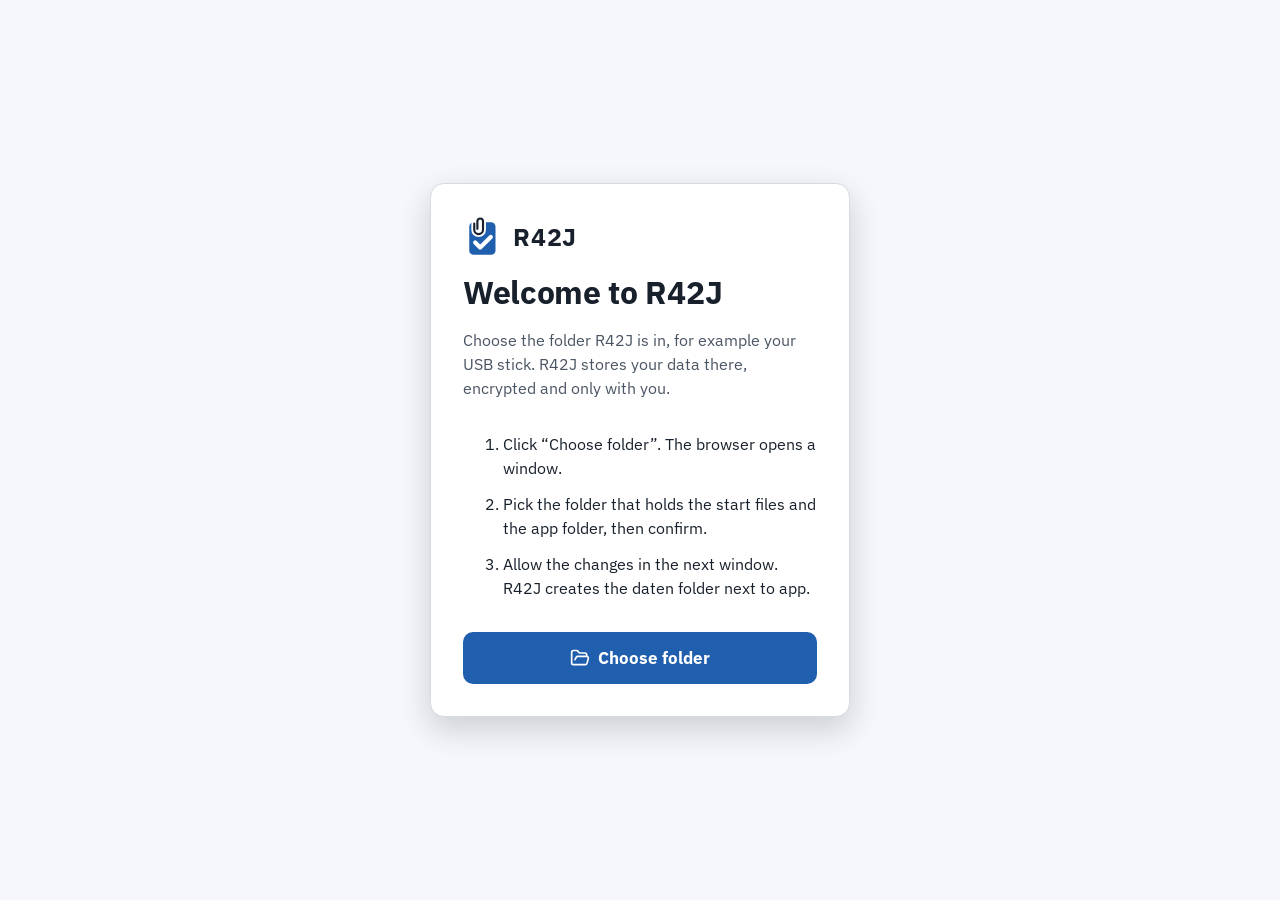
==== app/index.html @ 02ac037b "M9: Feinschliff für Release 1.0 Update-Prüfung nur nach Einwilligung mit Anleitung, Release-ZIP und " ====
<!doctype html>
<html lang="de">
<head>
<meta charset="utf-8">
<meta http-equiv="Content-Security-Policy" content="default-src 'self'; script-src 'self'; style-src 'self' 'unsafe-inline'; img-src 'self' data: blob:; font-src 'self'; connect-src https://api.github.com; frame-src blob:; object-src 'none'; form-action 'none'; base-uri 'none'">
<meta name="viewport" content="width=device-width, initial-scale=1">
<title>R42J</title>
<link rel="icon" type="image/svg+xml" href="img/r42j-symbol-klein.svg" media="(prefers-color-scheme: light)">
<link rel="icon" type="image/svg+xml" href="img/r42j-symbol-klein-dunkel.svg" media="(prefers-color-scheme: dark)">
<link rel="stylesheet" href="css/tokens.css">
<link rel="stylesheet" href="css/components.css">
<link rel="stylesheet" href="css/base.css">
</head>
<body>
<div id="app"></div>
<div id="rj-live" class="rj-sr-only" aria-live="polite"></div>
<noscript><p>R42J needs JavaScript. R42J braucht JavaScript.</p></noscript>

<script src="version.js"></script>
<script src="lib/preact.umd.js"></script>
<script src="lib/hooks.umd.js"></script>
<script src="lib/htm.umd.js"></script>
<script src="lib/minisearch.umd.js"></script>
<script src="lib/pdf-lib.min.js"></script>
<script src="lib/marked.umd.js"></script>
<script src="lib/purify.min.js"></script>
<script src="js/ui/r42j-bundle.js"></script>
<script src="i18n/de.js"></script>
<script src="i18n/en.js"></script>

<script src="js/core/browser-check.js"></script>
<script src="js/core/store.js"></script>
<script src="js/core/i18n.js"></script>
<script src="js/core/darstellung.js"></script>
<script src="js/core/router.js"></script>
<script src="js/core/fs.js"></script>
<script src="js/core/krypto.js"></script>
<script src="js/core/migrations.js"></script>
<script src="js/core/profile.js"></script>
<script src="js/core/backup.js"></script>
<script src="js/core/tresor.js"></script>
<script src="js/core/stammdaten.js"></script>
<script src="js/core/eingabemaske.js"></script>
<script src="js/core/anlagen.js"></script>
<script src="js/core/termine.js"></script>
<script src="js/core/suche.js"></script>
<script src="js/core/ki.js"></script>
<script src="js/core/fragen.js"></script>
<script src="js/core/ki-interview.js"></script>
<script src="js/core/pdf.js"></script>
<script src="templates/cv.js"></script>
<script src="js/core/lebenslauf.js"></script>
<script src="templates/skills.js"></script>
<script src="js/core/keywords.js"></script>
<script src="templates/bausteine.js"></script>
<script src="templates/anschreiben.js"></script>
<script src="js/core/anschreiben.js"></script>
<script src="js/core/anlagen-pdf.js"></script>
<script src="js/core/eml.js"></script>
<script src="js/core/bewerbungen.js"></script>
<script src="js/core/vergleich.js"></script>
<script src="js/core/wissen.js"></script>
<script src="js/core/statistik.js"></script>
<script src="js/core/update.js"></script>
<script src="js/core/sperre.js"></script>
<script src="js/core/ablauf.js"></script>

<script src="js/ui/html.js"></script>
<script src="js/ui/Icon.js"></script>
<script src="js/ui/StatusBadge.js"></script>
<script src="js/ui/Logo.js"></script>
<script src="js/ui/Button.js"></script>
<script src="js/ui/IconButton.js"></script>
<script src="js/ui/EmptyState.js"></script>
<script src="js/ui/Feld.js"></script>
<script src="js/ui/TextField.js"></script>
<script src="js/ui/ZahlFeld.js"></script>
<script src="js/ui/Textarea.js"></script>
<script src="js/ui/Dropdown.js"></script>
<script src="js/ui/Select.js"></script>
<script src="js/ui/Checkbox.js"></script>
<script src="js/ui/Radio.js"></script>
<script src="js/ui/Switch.js"></script>
<script src="js/ui/SegmentedControl.js"></script>
<script src="js/ui/SearchField.js"></script>
<script src="js/ui/DatePicker.js"></script>
<script src="js/ui/DataTable.js"></script>
<script src="js/ui/Bildschirm.js"></script>
<script src="js/ui/Alert.js"></script>
<script src="js/ui/Dialog.js"></script>
<script src="js/ui/ProgressBar.js"></script>
<script src="js/ui/Slider.js"></script>
<script src="js/ui/ScoreList.js"></script>
<script src="js/ui/StatTile.js"></script>
<script src="js/ui/BarChart.js"></script>
<script src="js/ui/ComparisonTable.js"></script>
<script src="js/ui/Checklist.js"></script>
<script src="js/ui/ReminderCard.js"></script>
<script src="js/ui/StatusTimeline.js"></script>
<script src="js/ui/ApplicationCard.js"></script>
<script src="js/ui/Toaster.js"></script>
<script src="js/ui/Stepper.js"></script>
<script src="js/ui/PasswordField.js"></script>
<script src="js/ui/SchluesselBlatt.js"></script>
<script src="js/ui/Tabs.js"></script>
<script src="js/ui/BilingualField.js"></script>
<script src="js/ui/TagInput.js"></script>
<script src="js/ui/MonatsFeld.js"></script>
<script src="js/ui/AusrichtungenWahl.js"></script>
<script src="js/ui/FileDrop.js"></script>
<script src="js/ui/FileItem.js"></script>
<script src="js/ui/FilePreview.js"></script>
<script src="js/ui/CopyButton.js"></script>
<script src="js/ui/PromptPanel.js"></script>
<script src="js/ui/ImportPreview.js"></script>
<script src="js/ui/KeywordMatch.js"></script>
<script src="js/ui/SizeMeter.js"></script>
<script src="js/ui/CopyFieldList.js"></script>
<script src="js/ui/SortableFileList.js"></script>
<script src="js/ui/Flashcard.js"></script>
<script src="js/ui/Quiz.js"></script>
<script src="js/ui/Timer.js"></script>
<script src="js/ui/CommandPalette.js"></script>
<script src="js/ui/AppShell.js"></script>

<script src="js/modules/hinweis.js"></script>
<script src="js/modules/ordner.js"></script>
<script src="js/modules/profile.js"></script>
<script src="js/modules/sperre.js"></script>
<script src="js/modules/einstellungen-tresor.js"></script>
<script src="js/modules/einstellungen.js"></script>
<script src="js/modules/ki-import.js"></script>
<script src="js/modules/ki-interview.js"></script>
<script src="js/modules/stammdaten-liste.js"></script>
<script src="js/modules/stammdaten-persoenlich.js"></script>
<script src="js/modules/stammdaten.js"></script>
<script src="js/modules/anlagen.js"></script>
<script src="js/modules/lebenslauf.js"></script>
<script src="js/modules/bewerbung-stelle.js"></script>
<script src="js/modules/bewerbung-anschreiben.js"></script>
<script src="js/modules/bewerbung-anlagen.js"></script>
<script src="js/modules/bewerbung-versand.js"></script>
<script src="js/modules/bewerbung-termine.js"></script>
<script src="js/modules/bewerbung-details.js"></script>
<script src="js/modules/bewerbungen.js"></script>
<script src="js/modules/uebersicht.js"></script>
<script src="js/modules/vergleich-angebot.js"></script>
<script src="js/modules/vergleich.js"></script>
<script src="js/modules/vorbereitung-sitzung.js"></script>
<script src="js/modules/vorbereitung-kataloge.js"></script>
<script src="js/modules/vorbereitung-star.js"></script>
<script src="js/modules/vorbereitung-unternehmen.js"></script>
<script src="js/modules/vorbereitung.js"></script>
<script src="js/modules/wissen.js"></script>
<script src="js/modules/checklisten.js"></script>
<script src="js/modules/statistik.js"></script>
<script src="js/modules/onboarding.js"></script>
<script src="js/modules/komponenten.js"></script>
<script src="fragen/allgemeinwissen-de.js"></script>
<script src="fragen/allgemeinwissen-en.js"></script>
<script src="fragen/mathe-de.js"></script>
<script src="fragen/mathe-en.js"></script>
<script src="fragen/logik-de.js"></script>
<script src="fragen/logik-en.js"></script>
<script src="fragen/deutsch-de.js"></script>
<script src="fragen/deutsch-en.js"></script>
<script src="fragen/englisch-de.js"></script>
<script src="fragen/englisch-en.js"></script>
<script src="fragen/interview-de.js"></script>
<script src="fragen/interview-en.js"></script>
<script src="wissen-default/de.js"></script>
<script src="wissen-default/en.js"></script>
<script src="js/main.js"></script>
</body>
</html>
---- app/css/tokens.css ----
/* R42J — generated from tokens.json */
@font-face {
  font-family: "IBM Plex Sans";
  src: url("../fonts/IBMPlexSans-Regular.woff2") format("woff2");
  font-weight: 400;
  font-style: normal;
  font-display: swap;
}
@font-face {
  font-family: "IBM Plex Sans";
  src: url("../fonts/IBMPlexSans-Italic.woff2") format("woff2");
  font-weight: 400;
  font-style: italic;
  font-display: swap;
}
@font-face {
  font-family: "IBM Plex Sans";
  src: url("../fonts/IBMPlexSans-Bold.woff2") format("woff2");
  font-weight: 700;
  font-style: normal;
  font-display: swap;
}
@font-face {
  font-family: "IBM Plex Sans";
  src: url("../fonts/IBMPlexSans-BoldItalic.woff2") format("woff2");
  font-weight: 700;
  font-style: italic;
  font-display: swap;
}

:root {
  --font-sans: "IBM Plex Sans", "Segoe UI", system-ui, sans-serif;
  --space-1: 4px;
  --space-2: 8px;
  --space-3: 12px;
  --space-4: 16px;
  --space-5: 20px;
  --space-6: 24px;
  --space-8: 32px;
  --space-12: 48px;
  --space-16: 64px;
  --radius-sm: 6px;
  --radius-md: 10px;
  --radius-lg: 14px;
  --radius-pill: 999px;
  --size-control: 44px;
  --size-control-lg: 52px;
  --size-icon: 20px;
  --size-sidebar: 248px;
  --size-content: 1120px;
  --size-prose: 68ch;
  --z-dialog: 40;
  --z-palette: 45;
  --z-toast: 50;
}

:root, [data-theme="light"] {
  --surface: #f5f7fa;
  --surface-raised: #ffffff;
  --surface-sunken: #eaeef3;
  --line: #d5dbe3;
  --line-strong: #76808e;
  --ink: #17202b;
  --ink-muted: #4a5563;
  --focus: #174a88;
  --overlay: rgba(16,21,27,0.48);
  --accent: var(--blau-accent);
  --accent-strong: var(--blau-accent-strong);
  --accent-soft: var(--blau-accent-soft);
  --on-accent: var(--blau-on-accent);
  --blau-accent: #1f5fae;
  --blau-accent-strong: #174a88;
  --blau-accent-soft: #e3edf9;
  --blau-on-accent: #ffffff;
  --petrol-accent: #0e6870;
  --petrol-accent-strong: #0a5157;
  --petrol-accent-soft: #ddf0f1;
  --petrol-on-accent: #ffffff;
  --gruen-accent: #2a6a3b;
  --gruen-accent-strong: #1f522d;
  --gruen-accent-soft: #e1f1e5;
  --gruen-on-accent: #ffffff;
  --violett-accent: #5847a6;
  --violett-accent-strong: #463887;
  --violett-accent-soft: #ebe8f8;
  --violett-on-accent: #ffffff;
  --graphit-accent: #3b4552;
  --graphit-accent-strong: #2a323c;
  --graphit-accent-soft: #e6e9ed;
  --graphit-on-accent: #ffffff;
  --success: #1c6a39;
  --success-soft: #e1f2e6;
  --danger: #a5321f;
  --danger-soft: #fbe5e0;
  --warning: #875200;
  --warning-soft: #fcefd8;
  --info: #1f5fae;
  --info-soft: #e3edf9;
  --progress: #0e6870;
  --progress-soft: #ddf0f1;
  --neutral: #4a5563;
  --neutral-soft: #eaeef3;
  --on-danger: #ffffff;
  --shadow-1: 0 1px 2px rgba(16,21,27,0.08), 0 1px 1px rgba(16,21,27,0.04);
  --shadow-2: 0 12px 32px rgba(16,21,27,0.18);
}

[data-theme="dark"] {
  --surface: #10151b;
  --surface-raised: #19212a;
  --surface-sunken: #0a0e12;
  --line: #2b3540;
  --line-strong: #7e8a98;
  --ink: #eef1f5;
  --ink-muted: #a9b4c0;
  --focus: #a8cbf5;
  --overlay: rgba(0,0,0,0.64);
  --accent: var(--blau-accent);
  --accent-strong: var(--blau-accent-strong);
  --accent-soft: var(--blau-accent-soft);
  --on-accent: var(--blau-on-accent);
  --blau-accent: #7fb0ec;
  --blau-accent-strong: #a3c7f2;
  --blau-accent-soft: #172638;
  --blau-on-accent: #0b1622;
  --petrol-accent: #62c3ca;
  --petrol-accent-strong: #8ad5da;
  --petrol-accent-soft: #112a2c;
  --petrol-on-accent: #061416;
  --gruen-accent: #82cd96;
  --gruen-accent-strong: #a5dcb3;
  --gruen-accent-soft: #152a1b;
  --gruen-on-accent: #08160c;
  --violett-accent: #b3a8ef;
  --violett-accent-strong: #cbc3f5;
  --violett-accent-soft: #241f3d;
  --violett-on-accent: #120e24;
  --graphit-accent: #c3cbd5;
  --graphit-accent-strong: #dde2e8;
  --graphit-accent-soft: #252c35;
  --graphit-on-accent: #10151b;
  --success: #88d6a1;
  --success-soft: #15291c;
  --danger: #ffa18c;
  --danger-soft: #3a1a13;
  --warning: #f2c26c;
  --warning-soft: #33260d;
  --info: #8dbbf0;
  --info-soft: #16263a;
  --progress: #7fd3d9;
  --progress-soft: #122a2c;
  --neutral: #b4bec9;
  --neutral-soft: #222a33;
  --on-danger: #1a0905;
  --shadow-1: 0 1px 2px rgba(0,0,0,0.5);
  --shadow-2: 0 12px 32px rgba(0,0,0,0.6);
}
---- app/css/components.css ----
/* R42J – Komponenten. Wird nach tokens.css geladen. Präfix rj- */

/* ---------- Grundlagen ---------- */
*, *::before, *::after { box-sizing: border-box; }
html[data-font="gross"] { font-size: 115%; }
html[data-font="sehr-gross"] { font-size: 130%; }

[data-scheme="petrol"]  { --accent: var(--petrol-accent);  --accent-strong: var(--petrol-accent-strong);  --accent-soft: var(--petrol-accent-soft);  --on-accent: var(--petrol-on-accent); }
[data-scheme="gruen"]   { --accent: var(--gruen-accent);   --accent-strong: var(--gruen-accent-strong);   --accent-soft: var(--gruen-accent-soft);   --on-accent: var(--gruen-on-accent); }
[data-scheme="violett"] { --accent: var(--violett-accent); --accent-strong: var(--violett-accent-strong); --accent-soft: var(--violett-accent-soft); --on-accent: var(--violett-on-accent); }
[data-scheme="graphit"] { --accent: var(--graphit-accent); --accent-strong: var(--graphit-accent-strong); --accent-soft: var(--graphit-accent-soft); --on-accent: var(--graphit-on-accent); }

body { margin: 0; font-family: var(--font-sans); font-size: 1rem; line-height: 1.5rem; background: var(--surface); color: var(--ink); -webkit-font-smoothing: antialiased; }
h1, h2, h3, p { margin: 0; }
.display { font-size: 2rem; line-height: 2.5rem; font-weight: 700; letter-spacing: -.01em; }
.h1 { font-size: 1.625rem; line-height: 2.125rem; font-weight: 700; }
.h2 { font-size: 1.3125rem; line-height: 1.75rem; font-weight: 700; }
.h3 { font-size: 1.125rem; line-height: 1.625rem; font-weight: 700; }
:focus-visible { outline: 3px solid var(--focus); outline-offset: 2px; }
::selection { background: var(--accent-soft); color: var(--ink); }
.rj-sr-only { position: absolute; width: 1px; height: 1px; padding: 0; margin: -1px; overflow: hidden; clip: rect(0 0 0 0); white-space: nowrap; border: 0; }
.rj-icon { width: var(--size-icon); height: var(--size-icon); flex: none; display: inline-block; vertical-align: middle; }
.rj-muted { color: var(--ink-muted); }
.rj-num { font-variant-numeric: tabular-nums; }
.rj-link { color: var(--accent); text-decoration: underline; text-underline-offset: 3px; font-weight: 700; }
.rj-link:hover { color: var(--accent-strong); }
.rj-link--solo { display: inline-flex; align-items: center; min-height: 44px; }

/* Vorschau-Hilfen */
.rj-preview { padding: var(--space-6); display: flex; flex-direction: column; gap: var(--space-4); }
.rj-row { display: flex; flex-wrap: wrap; gap: var(--space-3); align-items: center; }
.rj-stack { display: flex; flex-direction: column; gap: var(--space-3); }
.rj-grid-2 { display: grid; grid-template-columns: repeat(auto-fit, minmax(240px, 1fr)); gap: var(--space-4); }

@media (prefers-reduced-motion: reduce) { *, *::before, *::after { animation: none !important; transition: none !important; } }

/* ---------- Aktionen ---------- */
.rj-btn { display: inline-flex; align-items: center; justify-content: center; gap: var(--space-2); min-height: var(--size-control); padding: 0 var(--space-5); border: 2px solid transparent; border-radius: var(--radius-md); font: 700 1rem/1.25rem var(--font-sans); cursor: pointer; text-decoration: none; transition: background-color .15s, border-color .15s, color .15s; white-space: nowrap; }
.rj-btn--primary { background: var(--accent); color: var(--on-accent); }
.rj-btn--primary:hover { background: var(--accent-strong); }
.rj-btn--secondary { background: var(--surface-raised); color: var(--ink); border-color: var(--line-strong); }
.rj-btn--secondary:hover { background: var(--surface-sunken); }
.rj-btn--ghost { background: transparent; color: var(--accent); }
.rj-btn--ghost:hover { background: var(--accent-soft); }
.rj-btn--danger { background: var(--danger); color: var(--on-danger); }
.rj-btn--danger-quiet { background: transparent; color: var(--danger); border-color: var(--danger); }
.rj-btn--danger-quiet:hover { background: var(--danger-soft); }
.rj-btn--lg { min-height: var(--size-control-lg); padding: 0 var(--space-6); font-size: 1.0625rem; }
.rj-btn--block { width: 100%; }
.rj-btn:disabled, .rj-btn[aria-disabled="true"] { background: var(--surface-sunken); color: var(--ink-muted); border-color: var(--line); cursor: not-allowed; }
.rj-btn[aria-busy="true"] { cursor: progress; }

.rj-iconbtn { display: inline-flex; align-items: center; justify-content: center; width: var(--size-control); height: var(--size-control); border: 0; border-radius: var(--radius-md); background: transparent; color: var(--ink-muted); cursor: pointer; }
.rj-iconbtn:hover { background: var(--surface-sunken); color: var(--ink); }
.rj-iconbtn--danger:hover { background: var(--danger-soft); color: var(--danger); }

.rj-copy[data-copied="true"] { border-color: var(--success); color: var(--success); background: var(--success-soft); }

.rj-seg { display: inline-flex; align-self: flex-start; padding: 3px; gap: 3px; border: 2px solid var(--line-strong); border-radius: var(--radius-md); background: var(--surface-raised); }
.rj-seg button { position: relative; min-height: 36px; min-width: 44px; padding: 0 var(--space-4); border: 0; border-radius: 7px; background: transparent; color: var(--ink); font: 700 .9375rem/1.25rem var(--font-sans); cursor: pointer; }
.rj-seg button::after { content: ""; position: absolute; inset: -4px 0; }
.rj-seg button:hover { background: var(--surface-sunken); }
.rj-seg button[aria-pressed="true"] { background: var(--accent); color: var(--on-accent); }

/* ---------- Formulare ---------- */
.rj-field { display: flex; flex-direction: column; gap: var(--space-1); min-width: 0; }
.rj-label { font: 700 .9375rem/1.25rem var(--font-sans); color: var(--ink); display: flex; align-items: center; gap: var(--space-2); flex-wrap: wrap; }
.rj-label .rj-req { font-weight: 400; font-size: .8125rem; color: var(--ink-muted); }
.rj-hint { font-size: .875rem; line-height: 1.25rem; color: var(--ink-muted); }
.rj-error { font-size: .875rem; line-height: 1.25rem; color: var(--danger); display: flex; gap: var(--space-1); align-items: flex-start; font-weight: 700; }
.rj-error .rj-icon { width: 18px; height: 18px; margin-top: 1px; }
.rj-input, .rj-select, .rj-textarea { width: 100%; min-height: var(--size-control); padding: 0 var(--space-3); border: 2px solid var(--line-strong); border-radius: var(--radius-md); background: var(--surface-raised); color: var(--ink); font: 400 1rem/1.5rem var(--font-sans); }
.rj-input::placeholder, .rj-textarea::placeholder { color: var(--ink-muted); }
.rj-input:focus-visible, .rj-select:focus-visible, .rj-textarea:focus-visible { border-color: var(--accent); }
.rj-input[aria-invalid="true"], .rj-textarea[aria-invalid="true"] { border-color: var(--danger); }
.rj-input:disabled, .rj-textarea:disabled, .rj-select:disabled { background: var(--surface-sunken); color: var(--ink-muted); }
.rj-input[readonly], .rj-textarea[readonly] { background: var(--surface-sunken); }
.rj-textarea { padding: var(--space-3); min-height: 132px; resize: vertical; }
.rj-counter { font-size: .8125rem; color: var(--ink-muted); text-align: right; }
.rj-select-wrap { position: relative; }
.rj-select { appearance: none; padding-right: 44px; cursor: pointer; }
.rj-select-wrap > .rj-icon { position: absolute; right: 12px; top: 50%; transform: translateY(-50%); pointer-events: none; color: var(--ink-muted); }
.rj-input-wrap { position: relative; display: flex; align-items: center; }
.rj-input-wrap > .rj-icon:first-child { position: absolute; left: 12px; color: var(--ink-muted); pointer-events: none; }
.rj-input-wrap > .rj-icon:first-child + .rj-input { padding-left: 42px; }
.rj-input-wrap > .rj-kbd { position: absolute; right: 10px; }
.rj-input--knopf { padding-right: 48px; }
.rj-input--kbd { padding-right: 76px; }
/* Knopf im Feld: sichtbar innerhalb des Rahmens, Klickfläche bleibt über ::after 44 × 44 px. */
.rj-input-wrap > .rj-iconbtn, .rj-date .rj-date__btn { position: absolute; right: 4px; width: calc(var(--size-control) - 8px); height: calc(var(--size-control) - 8px); }
.rj-input-wrap > .rj-iconbtn::after, .rj-date .rj-date__btn::after { content: ""; position: absolute; inset: -4px; }

.rj-check { display: flex; align-items: flex-start; gap: var(--space-3); min-height: var(--size-control); padding: 10px 0; cursor: pointer; }
.rj-check input { width: 22px; height: 22px; margin: 1px 0 0; accent-color: var(--accent); flex: none; cursor: pointer; }
.rj-check small { display: block; color: var(--ink-muted); font-size: .875rem; line-height: 1.25rem; }
.rj-fieldset { border: 0; padding: 0; margin: 0; display: flex; flex-direction: column; }
.rj-fieldset legend { font: 700 .9375rem/1.25rem var(--font-sans); padding: 0; margin-bottom: var(--space-1); }

.rj-switch { display: inline-flex; max-width: 100%; align-items: center; gap: var(--space-3); min-height: var(--size-control); border: 0; background: none; padding: 0; color: var(--ink); font: 400 1rem/1.5rem var(--font-sans); cursor: pointer; text-align: left; }
.rj-switch__track { width: 48px; height: 28px; border-radius: var(--radius-pill); background: var(--surface-raised); border: 2px solid var(--line-strong); position: relative; flex: none; transition: background-color .15s; }
.rj-switch__track::after { content: ""; position: absolute; top: 3px; left: 3px; width: 18px; height: 18px; border-radius: 50%; background: var(--line-strong); transition: transform .15s; }
.rj-switch[aria-checked="true"] .rj-switch__track { background: var(--accent); border-color: var(--accent); }
.rj-switch[aria-checked="true"] .rj-switch__track::after { transform: translateX(20px); background: var(--on-accent); }
.rj-switch__state { font-size: .875rem; color: var(--ink-muted); min-width: 2.5em; }
.rj-switch > span:nth-child(2) { min-width: 0; overflow-wrap: anywhere; }

.rj-langtabs { display: inline-flex; gap: 2px; margin-left: auto; }
.rj-langtabs button { min-height: 32px; min-width: 44px; border: 2px solid var(--line-strong); background: var(--surface-raised); color: var(--ink); font: 700 .8125rem/1 var(--font-sans); cursor: pointer; display: inline-flex; align-items: center; justify-content: center; gap: 4px; }
.rj-langtabs button:first-child { border-radius: var(--radius-sm) 0 0 var(--radius-sm); }
.rj-langtabs button:last-child { border-radius: 0 var(--radius-sm) var(--radius-sm) 0; }
.rj-langtabs button[aria-selected="true"] { background: var(--accent); border-color: var(--accent); color: var(--on-accent); }
.rj-langtabs .rj-dot { width: 8px; height: 8px; border-radius: 50%; background: var(--warning); }

.rj-chip { display: inline-flex; align-items: center; gap: var(--space-1); min-height: 32px; padding: 0 var(--space-3); border-radius: var(--radius-sm); border: 1px solid var(--line-strong); background: var(--surface-sunken); color: var(--ink); font: 400 .875rem/1.25rem var(--font-sans); }
.rj-chip .rj-icon { width: 16px; height: 16px; }
.rj-chip button { display: inline-flex; align-items: center; justify-content: center; width: 24px; height: 24px; margin-right: -6px; border: 0; border-radius: 4px; background: transparent; color: inherit; cursor: pointer; }
.rj-chip button:hover { background: var(--line); }
.rj-chip--selected { background: var(--accent-soft); border-color: var(--accent); color: var(--accent); font-weight: 700; }
.rj-chip button.rj-chip__add { width: auto; margin-right: 0; padding: 0 var(--space-1); gap: var(--space-1); color: inherit; font: inherit; }
.rj-chip--match { background: var(--success-soft); border-color: var(--success); color: var(--success); }
.rj-chip--gap { background: var(--warning-soft); border-color: var(--warning); color: var(--warning); }
.rj-taginput { display: flex; flex-wrap: wrap; gap: var(--space-2); align-items: center; min-height: var(--size-control); padding: 4px var(--space-2); border: 2px solid var(--line-strong); border-radius: var(--radius-md); background: var(--surface-raised); }
.rj-taginput:focus-within { border-color: var(--accent); outline: 3px solid var(--focus); outline-offset: 2px; }
.rj-taginput input { flex: 1; min-width: 140px; min-height: 32px; border: 0; background: transparent; color: var(--ink); font: 400 1rem/1.5rem var(--font-sans); outline: none; }

.rj-slider { display: grid; grid-template-columns: 1fr auto; gap: var(--space-1) var(--space-3); align-items: center; }
.rj-slider input[type=range] { grid-column: 1 / -1; width: 100%; height: 28px; accent-color: var(--accent); cursor: pointer; }
.rj-slider output { font-weight: 700; font-variant-numeric: tabular-nums; }
.rj-slider__scale { grid-column: 1 / -1; display: flex; justify-content: space-between; font-size: .8125rem; color: var(--ink-muted); }

.rj-strength { display: grid; grid-template-columns: repeat(4, 1fr); gap: 4px; margin-top: var(--space-1); }
.rj-strength span { height: 6px; border-radius: var(--radius-sm); background: var(--surface-sunken); }
.rj-strength[data-level="1"] span:nth-child(-n+1) { background: var(--danger); }
.rj-strength[data-level="2"] span:nth-child(-n+2) { background: var(--warning); }
.rj-strength[data-level="3"] span:nth-child(-n+3) { background: var(--info); }
.rj-strength[data-level="4"] span { background: var(--success); }
.rj-strength-text { font-size: .875rem; font-weight: 700; display: flex; gap: var(--space-1); align-items: center; }

.rj-drop { display: flex; flex-direction: column; align-items: center; justify-content: center; gap: var(--space-2); padding: var(--space-8) var(--space-6); border: 2px dashed var(--line-strong); border-radius: var(--radius-lg); background: var(--surface-raised); text-align: center; color: var(--ink); cursor: pointer; }
.rj-drop .rj-icon { width: 32px; height: 32px; color: var(--accent); }
.rj-drop:focus-within { border-color: var(--accent); outline: 3px solid var(--focus); outline-offset: 2px; }
.rj-drop.is-dragover { background: var(--accent-soft); border-color: var(--accent); border-style: solid; }

.rj-kbd { display: inline-flex; align-items: center; min-height: 24px; padding: 0 6px; border: 1px solid var(--line-strong); border-bottom-width: 2px; border-radius: var(--radius-sm); background: var(--surface-sunken); color: var(--ink); font: 700 .8125rem/1 var(--font-sans); }

/* ---------- Rückmeldung ---------- */
.rj-alert { display: flex; gap: var(--space-3); padding: var(--space-4); border-radius: var(--radius-md); border: 1px solid; color: var(--ink); }
.rj-alert > .rj-icon { margin-top: 2px; }
.rj-alert__title { font-weight: 700; }
.rj-alert__body { flex: 1; display: flex; flex-direction: column; gap: var(--space-1); }
.rj-alert__actions { display: flex; gap: var(--space-2); flex-wrap: wrap; margin-top: var(--space-2); }
.rj-alert--info { background: var(--info-soft); border-color: var(--info); } .rj-alert--info > .rj-icon { color: var(--info); }
.rj-alert--success { background: var(--success-soft); border-color: var(--success); } .rj-alert--success > .rj-icon { color: var(--success); }
.rj-alert--warning { background: var(--warning-soft); border-color: var(--warning); } .rj-alert--warning > .rj-icon { color: var(--warning); }
.rj-alert--danger { background: var(--danger-soft); border-color: var(--danger); } .rj-alert--danger > .rj-icon { color: var(--danger); }

.rj-toast { display: flex; align-items: flex-start; gap: var(--space-3); width: min(400px, 100%); padding: var(--space-4); border-radius: var(--radius-md); background: var(--surface-raised); border: 1px solid var(--line); box-shadow: var(--shadow-2); color: var(--ink); }
.rj-toast__body { flex: 1; }
.rj-toast--success > .rj-icon { color: var(--success); } .rj-toast--danger > .rj-icon { color: var(--danger); } .rj-toast--info > .rj-icon { color: var(--info); }
.rj-toast .rj-iconbtn { width: 36px; height: 36px; margin: -6px -8px -6px 0; }
.rj-toaster { position: fixed; right: var(--space-6); bottom: var(--space-6); display: flex; flex-direction: column; gap: var(--space-2); z-index: var(--z-toast); }

.rj-status { display: inline-flex; align-items: center; gap: 6px; min-height: 28px; padding: 0 10px 0 8px; border-radius: var(--radius-pill); font: 700 .8125rem/1.125rem var(--font-sans); white-space: nowrap; }
.rj-status .rj-icon { width: 16px; height: 16px; }
.rj-status[data-tone="neutral"]  { background: var(--neutral-soft);  color: var(--neutral); }
.rj-status[data-tone="info"]     { background: var(--info-soft);     color: var(--info); }
.rj-status[data-tone="warning"]  { background: var(--warning-soft);  color: var(--warning); }
.rj-status[data-tone="progress"] { background: var(--progress-soft); color: var(--progress); }
.rj-status[data-tone="success"]  { background: var(--success-soft);  color: var(--success); }
.rj-status[data-tone="danger"]   { background: var(--danger-soft);   color: var(--danger); }

.rj-progress { display: flex; flex-direction: column; gap: var(--space-1); }
.rj-progress__head { display: flex; justify-content: space-between; gap: var(--space-3); font-size: .875rem; }
.rj-progress__head strong { font-variant-numeric: tabular-nums; }
.rj-progress__track { height: 10px; border-radius: var(--radius-pill); background: var(--surface-sunken); border: 1px solid var(--line); overflow: hidden; }
.rj-progress__fill { height: 100%; border-radius: var(--radius-pill); background: var(--accent); }
.rj-progress--done .rj-progress__fill { background: var(--success); }

.rj-spinner { width: 24px; height: 24px; border-radius: 50%; border: 3px solid var(--surface-sunken); border-top-color: var(--accent); animation: rj-spin .8s linear infinite; flex: none; }
.rj-btn .rj-spinner { width: 18px; height: 18px; border-width: 2px; border-color: currentColor; border-top-color: transparent; }
@keyframes rj-spin { to { transform: rotate(360deg); } }

.rj-empty { display: flex; flex-direction: column; align-items: center; text-align: center; gap: var(--space-3); padding: var(--space-12) var(--space-6); max-width: 480px; margin: 0 auto; }
.rj-empty__icon { width: 64px; height: 64px; border-radius: 50%; background: var(--accent-soft); color: var(--accent); display: grid; place-items: center; }
.rj-empty__icon .rj-icon { width: 28px; height: 28px; }
.rj-empty p { color: var(--ink-muted); }

.rj-tooltip { position: relative; display: inline-flex; }
.rj-tooltip__bubble { position: absolute; bottom: calc(100% + 8px); left: 50%; transform: translateX(-50%); width: max-content; max-width: 240px; padding: var(--space-2) var(--space-3); border-radius: var(--radius-sm); background: var(--ink); color: var(--surface); font-size: .875rem; line-height: 1.25rem; box-shadow: var(--shadow-2); }
.rj-tooltip__bubble::after { content: ""; position: absolute; top: 100%; left: 50%; margin-left: -6px; border: 6px solid transparent; border-top-color: var(--ink); }

/* ---------- Navigation & Struktur ---------- */
.rj-shell { display: grid; grid-template-columns: var(--size-sidebar) 1fr; min-height: 100%; background: var(--surface); }
.rj-sidebar { display: flex; flex-direction: column; gap: var(--space-1); padding: var(--space-4) var(--space-3); background: var(--surface-raised); border-right: 1px solid var(--line); }
.rj-brand { display: flex; align-items: center; gap: var(--space-2); padding: var(--space-2) var(--space-3) var(--space-4); font: 700 1.25rem/1 var(--font-sans); }
.rj-logo { display: inline-flex; align-items: center; gap: 10px; }
.rj-logo__mark { flex: none; }
.rj-logo__text { font: 700 1.25rem/1 var(--font-sans); letter-spacing: .03em; color: var(--ink); }
.rj-nav { display: flex; flex-direction: column; gap: 2px; list-style: none; margin: 0; padding: 0; }
.rj-nav a { display: flex; align-items: center; gap: var(--space-3); min-height: var(--size-control); padding: 0 var(--space-3); border-radius: var(--radius-md); color: var(--ink); text-decoration: none; font-weight: 400; }
.rj-nav a:hover { background: var(--surface-sunken); }
.rj-nav a[aria-current="page"] { background: var(--accent-soft); color: var(--accent); font-weight: 700; }
.rj-nav__count { margin-left: auto; min-width: 24px; padding: 0 6px; border-radius: var(--radius-pill); background: var(--warning-soft); color: var(--warning); font-size: .8125rem; font-weight: 700; text-align: center; }
.rj-nav__label { padding: var(--space-4) var(--space-3) var(--space-1); font-size: .8125rem; font-weight: 700; color: var(--ink-muted); letter-spacing: .02em; }
.rj-sidebar__foot { margin-top: auto; border-top: 1px solid var(--line); padding-top: var(--space-3); display: flex; align-items: center; gap: var(--space-2); }
.rj-main { min-width: 0; display: flex; flex-direction: column; }
.rj-topbar { display: flex; align-items: center; gap: var(--space-3); padding: var(--space-3) var(--space-8); border-bottom: 1px solid var(--line); background: var(--surface); }
.rj-topbar .rj-input-wrap { flex: 1; max-width: 480px; }
.rj-content { padding: var(--space-8); max-width: var(--size-content); width: 100%; display: flex; flex-direction: column; gap: var(--space-6); }
.rj-pagehead { display: flex; align-items: flex-end; justify-content: space-between; gap: var(--space-4); flex-wrap: wrap; }

.rj-avatar { display: grid; place-items: center; width: 40px; height: 40px; border-radius: 50%; background: var(--accent-soft); color: var(--accent); font: 700 .9375rem/1 var(--font-sans); flex: none; }
.rj-avatar--lg { width: 56px; height: 56px; font-size: 1.25rem; }

.rj-tabs { display: flex; gap: var(--space-1); border-bottom: 2px solid var(--line); overflow-x: auto; }
.rj-tabs button { min-height: var(--size-control); padding: 0 var(--space-4); border: 0; border-bottom: 3px solid transparent; margin-bottom: -2px; background: none; color: var(--ink-muted); font: 700 .9375rem/1.25rem var(--font-sans); cursor: pointer; display: inline-flex; align-items: center; gap: var(--space-2); white-space: nowrap; }
.rj-tabs button:hover { color: var(--ink); }
.rj-tabs button[aria-selected="true"] { color: var(--accent); border-bottom-color: var(--accent); }

.rj-stepper { display: flex; list-style: none; margin: 0; padding: 0; counter-reset: step; }
.rj-stepper li { flex: 1; display: flex; flex-direction: column; align-items: center; gap: var(--space-2); text-align: center; position: relative; font-size: .875rem; color: var(--ink-muted); }
.rj-stepper li::before { counter-increment: step; content: counter(step); display: grid; place-items: center; width: 36px; height: 36px; border-radius: 50%; border: 2px solid var(--line-strong); background: var(--surface-raised); color: var(--ink); font-weight: 700; position: relative; z-index: 1; }
.rj-stepper li + li::after { content: ""; position: absolute; top: 17px; right: 50%; width: 100%; height: 2px; background: var(--line-strong); }
.rj-stepper li[data-state="done"]::before { content: "✓"; background: var(--success); border-color: var(--success); color: var(--surface-raised); }
.rj-stepper li[data-state="done"] + li::after, .rj-stepper li[data-state="done"]::after { background: var(--success); }
.rj-stepper li[aria-current="step"] { color: var(--ink); font-weight: 700; }
.rj-stepper li[aria-current="step"]::before { background: var(--accent); border-color: var(--accent); color: var(--on-accent); box-shadow: 0 0 0 4px var(--accent-soft); }
.rj-stepper--kompakt li { min-width: 0; }
.rj-stepper--kompakt li:not([aria-current="step"]) span { position: absolute; width: 1px; height: 1px; margin: -1px; overflow: hidden; clip: rect(0 0 0 0); white-space: nowrap; }
.rj-stepper--kompakt li span { white-space: nowrap; }
.rj-stepper--kompakt li:first-child span { align-self: flex-start; }
.rj-stepper--kompakt li:last-child span { align-self: flex-end; }

.rj-accordion { border: 1px solid var(--line); border-radius: var(--radius-lg); background: var(--surface-raised); overflow: hidden; }
.rj-accordion details + details { border-top: 1px solid var(--line); }
.rj-accordion summary { display: flex; align-items: center; justify-content: space-between; gap: var(--space-3); min-height: 52px; padding: 0 var(--space-4); font-weight: 700; cursor: pointer; list-style: none; }
.rj-accordion summary::-webkit-details-marker { display: none; }
.rj-accordion summary .rj-icon { transition: transform .15s; color: var(--ink-muted); }
.rj-accordion details[open] summary .rj-icon { transform: rotate(180deg); }
.rj-accordion details > div { padding: 0 var(--space-4) var(--space-4); color: var(--ink); }

.rj-prose { max-width: var(--size-prose); color: var(--ink); }
.rj-prose h1 { font-size: 1.625rem; line-height: 2.125rem; margin: 0 0 var(--space-4); }
.rj-prose h2 { font-size: 1.3125rem; line-height: 1.75rem; margin: var(--space-8) 0 var(--space-3); }
.rj-prose h3 { font-size: 1.125rem; line-height: 1.625rem; margin: var(--space-6) 0 var(--space-2); }
.rj-prose p, .rj-prose ul, .rj-prose ol { margin: 0 0 var(--space-4); }
.rj-prose li + li { margin-top: var(--space-1); }
.rj-prose a { color: var(--accent); font-weight: 700; text-underline-offset: 3px; }
.rj-prose blockquote { margin: 0 0 var(--space-4); padding: var(--space-3) var(--space-4); background: var(--accent-soft); border-radius: var(--radius-md); }
.rj-prose code { padding: 1px 6px; border-radius: var(--radius-sm); background: var(--surface-sunken); font-size: .9375em; }
.rj-prose table { border-collapse: collapse; width: 100%; margin: 0 0 var(--space-4); }
.rj-prose th, .rj-prose td { text-align: left; padding: var(--space-2) var(--space-3); border-bottom: 1px solid var(--line); }
.rj-prose th { font-size: .9375rem; color: var(--ink-muted); border-bottom-width: 2px; }

/* ---------- Container ---------- */
.rj-card { background: var(--surface-raised); border: 1px solid var(--line); border-radius: var(--radius-lg); box-shadow: var(--shadow-1); padding: var(--space-6); display: flex; flex-direction: column; gap: var(--space-4); min-width: 0; }
.rj-card__head { display: flex; align-items: flex-start; justify-content: space-between; gap: var(--space-3); }
.rj-card__head p { color: var(--ink-muted); font-size: .875rem; }
.rj-card__foot { display: flex; gap: var(--space-2); justify-content: flex-end; flex-wrap: wrap; padding-top: var(--space-4); border-top: 1px solid var(--line); }
.rj-card--interactive { cursor: pointer; transition: border-color .15s; }
.rj-card--interactive:hover { border-color: var(--line-strong); }

.rj-overlay { position: fixed; inset: 0; background: var(--overlay); display: grid; place-items: center; padding: var(--space-6); z-index: var(--z-dialog); }
.rj-dialog { width: min(560px, 100%); max-height: calc(100vh - 48px); overflow: auto; background: var(--surface-raised); border-radius: var(--radius-lg); box-shadow: var(--shadow-2); display: flex; flex-direction: column; }
.rj-dialog--wide { width: min(960px, 100%); }
.rj-dialog__head { display: flex; align-items: center; justify-content: space-between; gap: var(--space-3); padding: var(--space-4) var(--space-4) var(--space-4) var(--space-6); border-bottom: 1px solid var(--line); }
.rj-dialog__body { padding: var(--space-6); display: flex; flex-direction: column; gap: var(--space-4); }
.rj-filepreview { height: 70vh; display: grid; place-items: center; background: var(--surface); border: 1px solid var(--line); border-radius: var(--radius-md); overflow: hidden; }
.rj-filepreview iframe { width: 100%; height: 100%; border: 0; display: block; }
.rj-filepreview img { max-width: 100%; max-height: 100%; object-fit: contain; display: block; }
.rj-dialog__foot { display: flex; justify-content: flex-end; gap: var(--space-2); flex-wrap: wrap; padding: var(--space-4) var(--space-6); border-top: 1px solid var(--line); background: var(--surface); border-radius: 0 0 var(--radius-lg) var(--radius-lg); }

.rj-table-wrap { position: relative; overflow-x: auto; border: 1px solid var(--line); border-radius: var(--radius-lg); background: var(--surface-raised); }
.rj-table { width: 100%; border-collapse: collapse; font-size: .9375rem; }
.rj-table th { text-align: left; padding: var(--space-3) var(--space-4); font-weight: 700; color: var(--ink-muted); border-bottom: 2px solid var(--line); white-space: nowrap; }
.rj-table td { padding: var(--space-3) var(--space-4); border-bottom: 1px solid var(--line); vertical-align: middle; }
.rj-table tr:last-child td { border-bottom: 0; }
.rj-table tbody tr:hover { background: var(--surface); }
.rj-table .is-num { text-align: right; font-variant-numeric: tabular-nums; }
.rj-table th[aria-sort] button { all: unset; position: relative; min-height: 32px; cursor: pointer; display: inline-flex; gap: 4px; align-items: center; }
.rj-best { display: inline-flex; align-items: center; gap: 4px; margin-left: var(--space-2); color: var(--success); font-size: .8125rem; font-weight: 700; }
.rj-best .rj-icon { width: 16px; height: 16px; }

/* ---------- Bewerbungen ---------- */
.rj-appcard { display: grid; grid-template-columns: minmax(0, 1fr) auto; grid-auto-rows: min-content; gap: var(--space-2) var(--space-4); align-items: start; }
.rj-appcard__title { font: 700 1.125rem/1.625rem var(--font-sans); }
.rj-appcard__role { color: var(--ink); }
.rj-appcard__meta { grid-column: 1 / -1; display: flex; flex-wrap: wrap; gap: var(--space-2) var(--space-4); align-items: center; font-size: .875rem; color: var(--ink-muted); }
.rj-appcard__meta span { display: inline-flex; align-items: center; gap: 6px; min-width: 0; }
.rj-appcard__meta .rj-icon { width: 16px; height: 16px; }

.rj-timeline { list-style: none; margin: 0; padding: 0; }
.rj-timeline li { position: relative; padding: 0 0 var(--space-4) var(--space-8); }
.rj-timeline li::before { content: ""; position: absolute; left: 7px; top: 8px; bottom: -8px; width: 2px; background: var(--line); }
.rj-timeline li:last-child::before { display: none; }
.rj-timeline__dot { position: absolute; left: 0; top: 4px; width: 16px; height: 16px; border-radius: 50%; background: var(--surface-raised); border: 3px solid var(--line-strong); }
.rj-timeline li[aria-current="step"] .rj-timeline__dot { border-color: var(--accent); background: var(--accent); }
.rj-timeline time { display: block; font-size: .875rem; color: var(--ink-muted); }
.rj-timeline p { font-size: .875rem; color: var(--ink-muted); }

.rj-match { display: flex; flex-direction: column; gap: var(--space-4); }
.rj-match__score { display: flex; align-items: center; gap: var(--space-4); }
.rj-ring { --p: 0; width: 72px; height: 72px; border-radius: 50%; background: conic-gradient(var(--accent) calc(var(--p) * 1%), var(--line) 0); display: grid; place-items: center; flex: none; }
.rj-ring span { width: 54px; height: 54px; border-radius: 50%; background: var(--surface-raised); display: grid; place-items: center; font: 700 1rem/1 var(--font-sans); font-variant-numeric: tabular-nums; }
.rj-match__group { display: flex; flex-direction: column; gap: var(--space-2); }
.rj-match__group h4 { margin: 0; font-size: .9375rem; display: flex; align-items: center; gap: var(--space-2); }
.rj-match__group--hits h4 .rj-icon { color: var(--success); }
.rj-match__group--gaps h4 .rj-icon { color: var(--warning); }
.rj-sidebar { overflow-y: auto; }
.rj-chips { display: flex; flex-wrap: wrap; gap: var(--space-2); }

.rj-file { display: flex; align-items: center; gap: var(--space-3); padding: var(--space-3) var(--space-2) var(--space-3) var(--space-4); border: 1px solid var(--line); border-radius: var(--radius-md); background: var(--surface-raised); }
.rj-file__icon { display: grid; place-items: center; width: 40px; height: 40px; border-radius: var(--radius-md); background: var(--surface-sunken); color: var(--ink-muted); flex: none; }
.rj-file__body { flex: 1; min-width: 0; display: flex; flex-direction: column; }
.rj-file__name { font-weight: 700; overflow: hidden; text-overflow: ellipsis; white-space: nowrap; }
.rj-file__meta { font-size: .8125rem; color: var(--ink-muted); }
.rj-file__actions { display: flex; }
.rj-file__grip { color: var(--ink-muted); cursor: grab; }

.rj-size { display: flex; flex-direction: column; gap: var(--space-2); }
.rj-size__track { position: relative; height: 12px; border-radius: var(--radius-pill); background: var(--surface-sunken); border: 1px solid var(--line); }
.rj-size__fill { position: absolute; inset: 0 auto 0 0; border-radius: var(--radius-pill); background: var(--success); }
.rj-size__limit { position: absolute; top: -6px; bottom: -6px; width: 2px; background: var(--ink); }
.rj-size[data-state="warn"] .rj-size__fill { background: var(--warning); }
.rj-size__legend { display: flex; justify-content: space-between; font-size: .875rem; }
.rj-size__status { display: inline-flex; gap: 6px; align-items: center; font-weight: 700; }
.rj-size[data-state="ok"] .rj-size__status { color: var(--success); }
.rj-size[data-state="warn"] .rj-size__status { color: var(--warning); }

.rj-checklist { list-style: none; margin: 0; padding: 0; display: flex; flex-direction: column; }
.rj-checklist li { display: flex; flex-wrap: wrap; align-items: center; gap: var(--space-3); border-bottom: 1px solid var(--line); }
.rj-checklist li:last-child { border-bottom: 0; }
.rj-checklist .rj-check { flex: 1 1 200px; min-width: 0; }
.rj-checklist input:checked + span { color: var(--ink-muted); text-decoration: line-through; text-decoration-color: var(--line-strong); }

.rj-prompt { display: flex; flex-direction: column; gap: var(--space-6); }
.rj-prompt__step { display: grid; grid-template-columns: 36px 1fr; gap: var(--space-3); }
.rj-prompt__num { display: grid; place-items: center; width: 36px; height: 36px; border-radius: 50%; background: var(--accent-soft); color: var(--accent); font-weight: 700; }
.rj-prompt__step > div { display: flex; flex-direction: column; gap: var(--space-2); min-width: 0; }

.rj-copyrow { display: grid; grid-template-columns: 160px 1fr auto; gap: var(--space-3); align-items: center; padding: var(--space-2) 0; border-bottom: 1px solid var(--line); }
.rj-copyrow:last-child { border-bottom: 0; }
.rj-copyrow dt { font-weight: 700; font-size: .9375rem; color: var(--ink-muted); }
.rj-copyrow dd { margin: 0; overflow: hidden; text-overflow: ellipsis; white-space: nowrap; }

.rj-reminder { display: flex; align-items: center; gap: var(--space-4); padding: var(--space-4); border: 1px solid var(--warning); background: var(--warning-soft); border-radius: var(--radius-md); flex-wrap: wrap; }
.rj-reminder > .rj-icon { color: var(--warning); width: 24px; height: 24px; }
.rj-reminder__body { flex: 1; min-width: 200px; }
.rj-reminder--event { border-color: var(--progress); background: var(--progress-soft); }
.rj-reminder--event > .rj-icon { color: var(--progress); }

.rj-filterbar { display: flex; flex-wrap: wrap; gap: var(--space-3); align-items: flex-end; }
.rj-filterbar .rj-input-wrap { flex: 1 1 260px; }
.rj-filterbar .rj-select-wrap, .rj-filterbar .rj-dropdown { flex: 0 1 200px; }

/* ---------- Vergleich & Statistik ---------- */
.rj-scorelist { list-style: none; margin: 0; padding: 0; display: flex; flex-direction: column; gap: var(--space-3); }
.rj-scorelist li { display: grid; grid-template-columns: 32px minmax(120px, 200px) 1fr auto; gap: var(--space-3); align-items: center; }
.rj-scorelist__rank { display: grid; place-items: center; width: 32px; height: 32px; border-radius: 50%; background: var(--surface-sunken); font-weight: 700; }
.rj-scorelist li.is-top .rj-scorelist__rank { background: var(--accent); color: var(--on-accent); }
.rj-scorelist__bar { height: 14px; border-radius: var(--radius-pill); background: var(--surface-sunken); overflow: hidden; }
.rj-scorelist__bar span { display: block; height: 100%; border-radius: var(--radius-pill); background: var(--accent); }
.rj-scorelist__val { font-weight: 700; font-variant-numeric: tabular-nums; white-space: nowrap; }

.rj-stat { display: flex; flex-direction: column; gap: var(--space-1); padding: var(--space-5) var(--space-6); background: var(--surface-raised); border: 1px solid var(--line); border-radius: var(--radius-lg); }
.rj-stat__label { font-size: .875rem; font-weight: 700; color: var(--ink-muted); }
.rj-stat__value { font: 700 2rem/2.5rem var(--font-sans); font-variant-numeric: tabular-nums; }
.rj-stat__basis { font-size: .875rem; color: var(--ink-muted); }

.rj-chart { width: 100%; height: auto; display: block; }
.rj-chart-wrap { overflow-x: auto; }
.rj-chart-wrap .rj-chart { min-width: 460px; }
.rj-chart .bar { fill: var(--accent); }
.rj-chart .bar--muted { fill: var(--line-strong); }
.rj-chart .axis { stroke: var(--line); stroke-width: 1; }
.rj-chart .grid { stroke: var(--line); stroke-width: 1; stroke-dasharray: 2 4; }
.rj-chart text { fill: var(--ink-muted); font: 400 12px var(--font-sans); }
.rj-chart .val { fill: var(--ink); font-weight: 700; }

/* ---------- Vorbereitung ---------- */
.rj-flash { display: flex; flex-direction: column; gap: var(--space-4); max-width: 560px; }
.rj-flash__meta { display: flex; justify-content: space-between; font-size: .875rem; color: var(--ink-muted); }
.rj-flash__card { min-height: 180px; display: flex; flex-direction: column; justify-content: center; gap: var(--space-3); padding: var(--space-8); background: var(--surface-raised); border: 1px solid var(--line); border-radius: var(--radius-lg); box-shadow: var(--shadow-1); text-align: center; }
.rj-flash__q { font: 700 1.3125rem/1.75rem var(--font-sans); }
.rj-flash__a { padding-top: var(--space-3); border-top: 1px dashed var(--line-strong); }
.rj-boxes { display: inline-flex; gap: 4px; align-items: center; }
.rj-boxes span { width: 18px; height: 8px; border-radius: 2px; background: var(--surface-sunken); border: 1px solid var(--line-strong); }
.rj-boxes span.is-on { background: var(--accent); border-color: var(--accent); }

.rj-quiz { display: flex; flex-direction: column; gap: var(--space-2); }
.rj-option { display: flex; align-items: center; gap: var(--space-3); min-height: 52px; padding: var(--space-2) var(--space-4); border: 2px solid var(--line-strong); border-radius: var(--radius-md); background: var(--surface-raised); color: var(--ink); font: 400 1rem/1.5rem var(--font-sans); text-align: left; cursor: pointer; width: 100%; }
.rj-option:hover { border-color: var(--accent); }
.rj-option__key { display: grid; place-items: center; width: 28px; height: 28px; border-radius: var(--radius-sm); background: var(--surface-sunken); font-weight: 700; font-size: .875rem; flex: none; }
.rj-option__verdict { margin-left: auto; display: inline-flex; gap: 6px; align-items: center; font-weight: 700; font-size: .875rem; }
.rj-option[aria-checked="true"] { border-color: var(--accent); background: var(--accent-soft); }
.rj-option[data-result="correct"] { border-color: var(--success); background: var(--success-soft); }
.rj-option[data-result="correct"] .rj-option__verdict { color: var(--success); }
.rj-option[data-result="wrong"] { border-color: var(--danger); background: var(--danger-soft); }
.rj-option[data-result="wrong"] .rj-option__verdict { color: var(--danger); }

.rj-timer { display: flex; flex-wrap: wrap; align-items: center; gap: var(--space-4); }
.rj-timer__time { font: 700 2.5rem/1 var(--font-sans); font-variant-numeric: tabular-nums; }

/* ---------- Sicherheit & Profil ---------- */
.rj-lock { min-height: 100%; display: grid; place-items: center; padding: var(--space-8) var(--space-4); background: var(--surface); }
.rj-lock__card { width: min(420px, 100%); display: flex; flex-direction: column; gap: var(--space-4); padding: var(--space-8); background: var(--surface-raised); border: 1px solid var(--line); border-radius: var(--radius-lg); box-shadow: var(--shadow-2); }
.rj-lock__icon { display: grid; place-items: center; width: 56px; height: 56px; border-radius: 50%; background: var(--accent-soft); color: var(--accent); }
.rj-lock__icon .rj-icon { width: 28px; height: 28px; }

.rj-recovery { display: grid; grid-template-columns: repeat(4, 1fr); gap: var(--space-2); }
.rj-recovery code { display: grid; place-items: center; min-height: 48px; border: 2px solid var(--line-strong); border-radius: var(--radius-md); background: var(--surface-raised); font: 700 1.125rem/1 var(--font-sans); letter-spacing: .12em; font-variant-numeric: tabular-nums; }
/* LetterPreview */
.rj-editor { display: grid; grid-template-columns: repeat(auto-fit, minmax(min(340px, 100%), 1fr)); gap: var(--space-6); align-items: start; }
.rj-letter { --letter-ink: #17202b; --letter-muted: #4a5563; background: #fff; color: var(--letter-ink); border: 1px solid var(--line-strong); border-radius: var(--radius-sm); box-shadow: var(--shadow-1); padding: var(--space-8); aspect-ratio: 210 / 297; display: flex; flex-direction: column; gap: var(--space-3); font-size: .8125rem; line-height: 1.45; overflow-wrap: anywhere; }
.rj-letter p { margin: 0; white-space: pre-line; }
.rj-letter__absender { color: var(--letter-muted); }
.rj-letter__datum { text-align: right; color: var(--letter-muted); }
.rj-letter__betreff { font-weight: 700; }
.rj-letter img { max-height: 48px; max-width: 160px; display: block; }
/* SortableFileList */
.rj-filelist { list-style: none; margin: 0; padding: 0; display: flex; flex-direction: column; gap: var(--space-2); }
.rj-filelist li[data-dragging="true"] { opacity: .5; }
.rj-filelist li[data-drop="true"] .rj-file { border-color: var(--accent); background: var(--accent-soft); }
.rj-filelist .rj-iconbtn:disabled { color: var(--ink-muted); opacity: .4; cursor: not-allowed; }

@media print {
  /* Papier ist immer hell, auch wenn die App gerade dunkel läuft. */
  [data-theme="dark"] {
    color-scheme: light;
    --surface: #f5f7fa;
    --surface-raised: #ffffff;
    --surface-sunken: #eaeef3;
    --line: #d5dbe3;
    --line-strong: #76808e;
    --ink: #17202b;
    --ink-muted: #4a5563;
  }
  body { background: #fff; color: #000; }
  .rj-card { box-shadow: none; }
  .rj-noprint { display: none !important; }
  .rj-recovery code { border-color: #000; background: #fff; color: #000; }
}

.rj-profiles { display: grid; grid-template-columns: repeat(auto-fill, minmax(220px, 1fr)); gap: var(--space-3); }
.rj-profile { display: flex; align-items: center; gap: var(--space-3); min-height: 76px; padding: var(--space-3) var(--space-4); border: 2px solid var(--line); border-radius: var(--radius-lg); background: var(--surface-raised); color: var(--ink); text-align: left; font: inherit; cursor: pointer; }
.rj-profile:hover { border-color: var(--accent); }
.rj-profile small { display: block; color: var(--ink-muted); font-size: .8125rem; }
.rj-profile--new { border-style: dashed; border-color: var(--line-strong); color: var(--accent); font-weight: 700; }
.rj-profile--new .rj-avatar { background: transparent; border: 2px dashed var(--accent); }

/* ---------- Befehlspalette ---------- */
.rj-palette { width: min(640px, 100%); background: var(--surface-raised); border-radius: var(--radius-lg); box-shadow: var(--shadow-2); border: 1px solid var(--line); overflow: hidden; }
.rj-palette__search { display: flex; align-items: center; gap: var(--space-3); padding: 0 var(--space-4); border-bottom: 1px solid var(--line); }
.rj-palette__search input { flex: 1; min-height: 56px; border: 0; background: transparent; color: var(--ink); font: 400 1.0625rem/1.5rem var(--font-sans); outline: none; }
.rj-palette__group { padding: var(--space-2); }
.rj-palette__group h4 { margin: 0; padding: var(--space-2) var(--space-3) var(--space-1); font-size: .8125rem; color: var(--ink-muted); }
.rj-palette__item { display: flex; align-items: center; gap: var(--space-3); min-height: var(--size-control); padding: 0 var(--space-3); border-radius: var(--radius-md); }
.rj-palette__item small { margin-left: auto; color: var(--ink-muted); font-size: .8125rem; }
.rj-palette__item[aria-selected="true"] { background: var(--accent-soft); }
.rj-palette__item mark { background: transparent; color: var(--accent); font-weight: 700; }
.rj-palette__foot { display: flex; gap: var(--space-4); padding: var(--space-2) var(--space-4); border-top: 1px solid var(--line); background: var(--surface); font-size: .8125rem; color: var(--ink-muted); }

/* ---------- Datum ---------- */
:root, [data-theme="light"] { color-scheme: light; }
[data-theme="dark"] { color-scheme: dark; }
.rj-input::-webkit-calendar-picker-indicator { cursor: pointer; padding: 6px; margin-right: -4px; border-radius: var(--radius-sm); opacity: .8; }
.rj-input::-webkit-calendar-picker-indicator:hover { background-color: var(--surface-sunken); opacity: 1; }
.rj-date { position: relative; display: flex; align-items: center; }
.rj-date .rj-input { padding-right: 48px; font-variant-numeric: tabular-nums; }
.rj-date .rj-date__btn[aria-expanded="true"] { background: var(--accent-soft); color: var(--accent); }
.rj-date-time { display: grid; grid-template-columns: minmax(0, 1fr) 112px; gap: var(--space-2); }
.rj-cal { position: absolute; top: calc(100% + 6px); left: 0; z-index: var(--z-palette); width: 340px; padding: var(--space-3); background: var(--surface-raised); border: 1px solid var(--line); border-radius: var(--radius-lg); box-shadow: var(--shadow-2); }
.rj-cal[hidden] { display: none; }
.rj-cal__head { display: flex; align-items: center; justify-content: space-between; margin-bottom: var(--space-1); }
.rj-cal__title { font-weight: 700; }
.rj-cal table { border-collapse: collapse; width: 100%; table-layout: fixed; }
.rj-cal th { height: 32px; font-size: .8125rem; font-weight: 700; color: var(--ink-muted); text-align: center; }
.rj-cal td { padding: 1px; text-align: center; }
.rj-cal td button { width: 100%; aspect-ratio: 1; min-height: 40px; border: 0; border-radius: var(--radius-md); background: transparent; color: var(--ink); font: 400 .9375rem/1 var(--font-sans); font-variant-numeric: tabular-nums; cursor: pointer; }
.rj-cal td button:hover { background: var(--surface-sunken); }
.rj-cal td button.is-outside { color: var(--ink-muted); }
.rj-cal td button[aria-current="date"] { font-weight: 700; box-shadow: inset 0 0 0 2px var(--accent); }
.rj-cal td button[aria-selected="true"] { background: var(--accent); color: var(--on-accent); font-weight: 700; box-shadow: none; }
.rj-cal td button:disabled { background: none; color: var(--ink-muted); text-decoration: line-through; cursor: not-allowed; opacity: .7; }
.rj-cal__foot { display: flex; justify-content: space-between; margin-top: var(--space-2); padding-top: var(--space-2); border-top: 1px solid var(--line); }
.rj-cal__foot .rj-btn { min-height: 40px; padding: 0 var(--space-3); }

/* ---------- Dropdown ---------- */
.rj-dropdown { position: relative; min-width: 0; }
.rj-dropdown__btn { display: flex; align-items: center; gap: var(--space-2); width: 100%; min-height: var(--size-control); padding: 4px 10px 4px var(--space-3); border: 2px solid var(--line-strong); border-radius: var(--radius-md); background: var(--surface-raised); color: var(--ink); font: 400 1rem/1.5rem var(--font-sans); text-align: left; cursor: pointer; }
.rj-dropdown__btn:hover { border-color: var(--ink-muted); }
.rj-dropdown__btn:focus-visible, .rj-dropdown__btn[aria-expanded="true"] { border-color: var(--accent); }
.rj-dropdown__btn[aria-invalid="true"] { border-color: var(--danger); }
.rj-dropdown__btn:disabled { background: var(--surface-sunken); color: var(--ink-muted); cursor: not-allowed; }
.rj-dropdown__wert { flex: 1; min-width: 0; overflow: hidden; text-overflow: ellipsis; white-space: nowrap; }
.rj-dropdown__wert.is-leer { color: var(--ink-muted); }
.rj-dropdown__btn > .rj-icon { flex: none; color: var(--ink-muted); }
.rj-dropdown__btn[aria-expanded="true"] > .rj-icon { transform: rotate(180deg); }
.rj-dropdown__pop { position: fixed; z-index: var(--z-palette); display: flex; flex-direction: column; max-height: 320px; background: var(--surface-raised); border: 1px solid var(--line); border-radius: var(--radius-lg); box-shadow: var(--shadow-2); overflow: hidden; }
.rj-dropdown__suche { flex: none; padding: var(--space-2); border-bottom: 1px solid var(--line); }
.rj-dropdown__liste { flex: 1; min-height: 0; margin: 0; padding: var(--space-1); list-style: none; overflow-y: auto; overscroll-behavior: contain; }
.rj-dropdown__option { display: flex; align-items: center; gap: var(--space-2); min-height: var(--size-control); padding: var(--space-2) var(--space-3); border-radius: var(--radius-md); line-height: 1.25rem; cursor: pointer; }
.rj-dropdown__option > span { flex: 1; min-width: 0; overflow-wrap: anywhere; }
.rj-dropdown__option small { display: block; color: var(--ink-muted); font-size: .8125rem; }
.rj-dropdown__option > .rj-icon { flex: none; color: var(--accent); }
.rj-dropdown__option:hover { background: var(--surface-sunken); }
.rj-dropdown__option[aria-selected="true"] { background: var(--accent-soft); font-weight: 700; }
.rj-dropdown__option.is-aktiv { outline: 2px solid var(--accent); outline-offset: -2px; }
.rj-dropdown__leer { margin: 0; padding: var(--space-3); color: var(--ink-muted); font-size: .9375rem; }

/* ---------- Seitenleiste ein-/ausklappen ---------- */
.rj-shell { --rj-side: var(--size-sidebar); grid-template-columns: var(--rj-side) minmax(0, 1fr); transition: grid-template-columns .15s; }
.rj-shell[data-collapsed="true"] { --rj-side: 76px; }
.rj-sidebar { min-width: 0; overflow-x: hidden; }
.rj-brand { justify-content: space-between; gap: var(--space-2); padding: var(--space-1) 0 var(--space-4) var(--space-3); min-height: 44px; }
.rj-brand__mini { display: none; }
.rj-nav a { position: relative; }
.rj-nav a .rj-icon { flex: none; }
.rj-shell[data-collapsed="true"] .rj-sidebar { padding-left: var(--space-2); padding-right: var(--space-2); align-items: stretch; }
.rj-shell[data-collapsed="true"] .rj-brand { flex-direction: column; justify-content: flex-start; gap: var(--space-2); padding: var(--space-1) 0 var(--space-3); }
.rj-shell[data-collapsed="true"] .rj-brand__full { display: none; }
.rj-shell[data-collapsed="true"] .rj-brand__mini { display: inline-flex; }
.rj-shell[data-collapsed="true"] .rj-nav__text { display: none; }
.rj-shell[data-collapsed="true"] .rj-nav a { justify-content: center; padding: 0; }
.rj-shell[data-collapsed="true"] .rj-nav__label { height: 1px; padding: 0; margin: var(--space-3) var(--space-2); background: var(--line); font-size: 0; overflow: hidden; }
.rj-shell[data-collapsed="true"] .rj-nav__count { position: absolute; top: 8px; right: 14px; min-width: 0; width: 10px; height: 10px; padding: 0; border-radius: 50%; background: var(--warning); font-size: 0; box-shadow: 0 0 0 2px var(--surface-raised); }
.rj-shell[data-collapsed="true"] .rj-sidebar__foot { flex-direction: column; }

/* ---------- Datentabelle: Suche + Sortierung ---------- */
.rj-datatable { display: flex; flex-direction: column; gap: var(--space-3); }
.rj-datatable__bar { display: flex; align-items: center; gap: var(--space-3); flex-wrap: wrap; }
.rj-datatable__bar .rj-input-wrap { flex: 1 1 280px; max-width: 420px; }
.rj-datatable__count { margin-left: auto; font-size: .875rem; color: var(--ink-muted); font-variant-numeric: tabular-nums; }
.rj-sortbtn { all: unset; position: relative; display: inline-flex; align-items: center; gap: 6px; min-height: 32px; padding: 0 4px; margin: 0 -4px; border-radius: var(--radius-sm); color: inherit; font: inherit; cursor: pointer; }
.rj-sortbtn::after { content: ""; position: absolute; inset: -6px 0; }
.rj-sortbtn:hover { color: var(--ink); }
.rj-sortbtn:focus-visible { outline: 3px solid var(--focus); outline-offset: 2px; }
.rj-sortbtn__icon { display: inline-flex; }
.rj-sortbtn__icon .rj-icon { width: 16px; height: 16px; opacity: .55; }
.rj-table th[aria-sort] .rj-sortbtn { color: var(--accent); }
.rj-table th[aria-sort] .rj-sortbtn__icon .rj-icon { opacity: 1; }
.rj-table .is-num .rj-sortbtn { flex-direction: row-reverse; }
.rj-datatable__empty td { text-align: center; padding: var(--space-8) var(--space-4); color: var(--ink-muted); }
.rj-datatable__empty td > * { margin: 0 auto var(--space-3); }
.rj-datatable__empty .rj-icon { display: block; width: 28px; height: 28px; }
.rj-sidebar > * { flex-shrink: 0; }

/* Schmale Fenster und starker Zoom: kein Querscrollen (WCAG 1.4.10). */
@media (max-width: 600px) {
  .rj-shell, .rj-shell[data-collapsed="true"] { --rj-side: 76px; }
  .rj-main { grid-column: 2; }
  .rj-shell[data-collapsed="false"] .rj-sidebar { position: fixed; inset: 0 auto 0 0; width: var(--size-sidebar); z-index: calc(var(--z-dialog) - 1); box-shadow: var(--shadow-2); }
  .rj-topbar { padding-left: var(--space-4); padding-right: var(--space-4); }
  .rj-content { padding: var(--space-4); }
  .rj-empty { padding-left: 0; padding-right: 0; }
  .rj-card { padding: var(--space-4); }
  .rj-btn { white-space: normal; max-width: 100%; }
  .rj-seg { flex-wrap: wrap; max-width: 100%; }
  .rj-grid-2 { grid-template-columns: minmax(0, 1fr); }
}
.rj-inputunit { position: relative; display: block; }
.rj-inputunit .rj-input { padding-right: calc(var(--space-3) + 5ch); font-variant-numeric: tabular-nums; }
.rj-inputunit__text { position: absolute; top: 50%; right: var(--space-3); transform: translateY(-50%); color: var(--ink-muted); pointer-events: none; }
.rj-nodata { color: var(--ink-muted); font-size: .875rem; }
.rj-scorelist__note { grid-column: 2 / -1; color: var(--ink-muted); font-size: .875rem; }
.rj-check input:disabled + span { color: var(--ink-muted); cursor: not-allowed; }
@media (max-width: 600px) {
  .rj-scorelist li { grid-template-columns: 32px minmax(0, 1fr) auto; }
  .rj-scorelist__bar { grid-column: 2 / -1; grid-row: 2; }
}
.rj-table tbody th { border-bottom-width: 1px; color: var(--ink); white-space: normal; }
.rj-table tbody tr:last-child th { border-bottom: 0; }
.rj-row--between { flex-wrap: nowrap; justify-content: space-between; }
.rj-row--between .rj-check { min-width: 0; }
---- app/css/base.css ----
/* R42J – App-Grundlagen. Wird nach components.css geladen. */
html, body, #app { height: 100%; }

.rj-sidebar { height: 100vh; position: sticky; top: 0; }
.rj-content:focus { outline: none; }
.rj-sidebar__toggle { flex: none; }
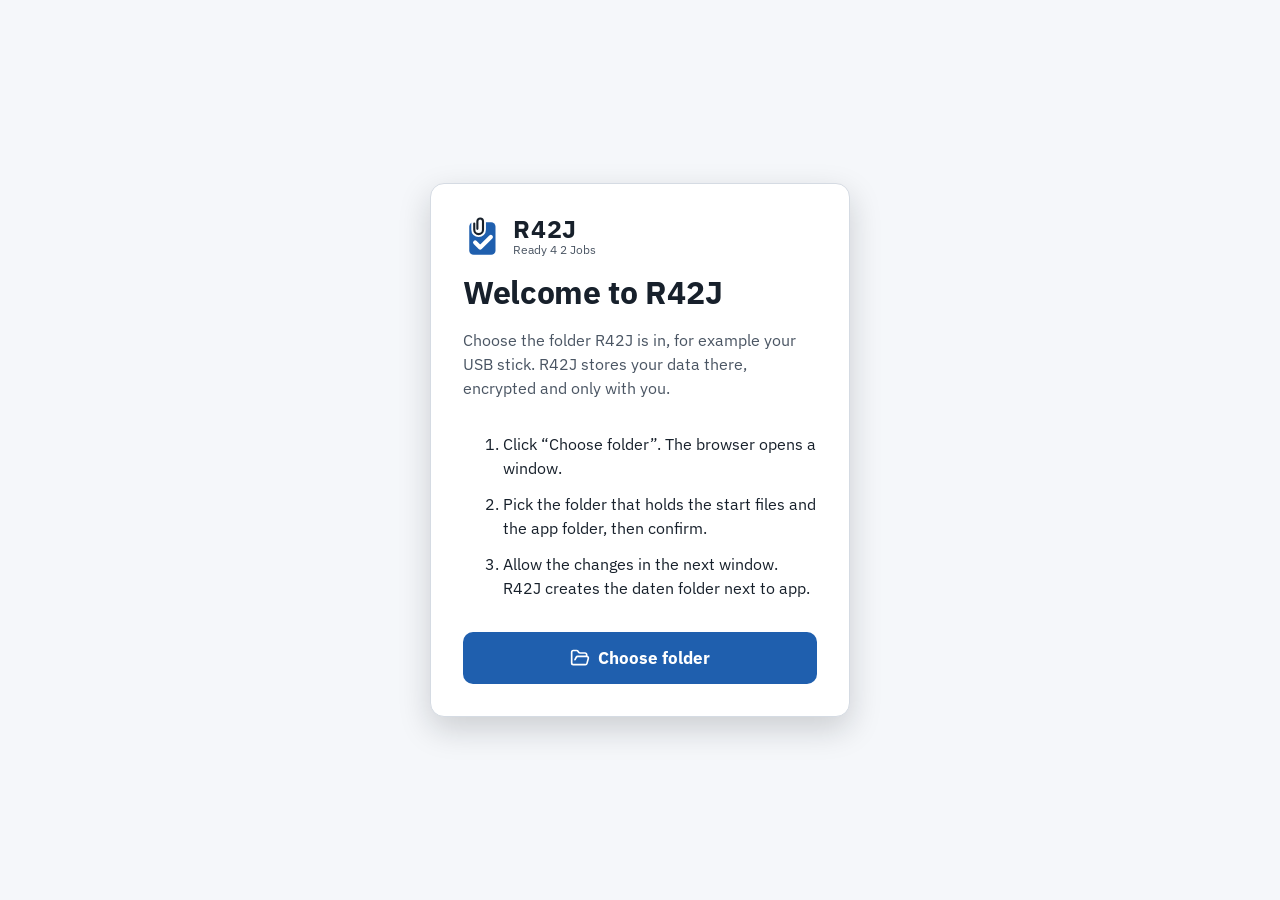
==== commit aacfb390: "Rahmen: Suchleiste, Breadcrumbs, Speicheranzeige, breite Bildschirme Design-Bausteine, Logo mit Unte" ====
--- a/app/index.html
+++ b/app/index.html
@@ -33,6 +33,7 @@
 <script src="js/core/i18n.js"></script>
 <script src="js/core/darstellung.js"></script>
 <script src="js/core/router.js"></script>
+<script src="js/core/brotkrumen.js"></script>
 <script src="js/core/fs.js"></script>
 <script src="js/core/krypto.js"></script>
 <script src="js/core/migrations.js"></script>
@@ -120,7 +121,9 @@
 <script src="js/ui/Flashcard.js"></script>
 <script src="js/ui/Quiz.js"></script>
 <script src="js/ui/Timer.js"></script>
-<script src="js/ui/CommandPalette.js"></script>
+<script src="js/ui/SearchBar.js"></script>
+<script src="js/ui/Breadcrumb.js"></script>
+<script src="js/ui/SaveState.js"></script>
 <script src="js/ui/AppShell.js"></script>
 
 <script src="js/modules/hinweis.js"></script>
--- a/app/css/tokens.css
+++ b/app/css/tokens.css
@@ -48,6 +48,7 @@
   --size-icon: 20px;
   --size-sidebar: 248px;
   --size-content: 1120px;
+  --size-content-wide: 1560px;
   --size-prose: 68ch;
   --z-dialog: 40;
   --z-palette: 45;
--- a/app/css/components.css
+++ b/app/css/components.css
@@ -92,6 +92,12 @@
 
 .rj-check { display: flex; align-items: flex-start; gap: var(--space-3); min-height: var(--size-control); padding: 10px 0; cursor: pointer; }
 .rj-check input { width: 22px; height: 22px; margin: 1px 0 0; accent-color: var(--accent); flex: none; cursor: pointer; }
+.rj-check input[type="checkbox"] { appearance: none; position: relative; display: grid; place-items: center; background: var(--surface-raised); border: 2px solid var(--line-strong); border-radius: 7px; transition: background-color .15s, border-color .15s; }
+.rj-check:hover input[type="checkbox"]:not(:disabled) { border-color: var(--accent); }
+.rj-check input[type="checkbox"]:checked { background: var(--accent); border-color: var(--accent); }
+.rj-check input[type="checkbox"]:checked::after { content: ""; width: 6px; height: 11px; margin-top: -2px; border: solid var(--on-accent); border-width: 0 2.5px 2.5px 0; transform: rotate(42deg); }
+.rj-check input[type="checkbox"]:disabled { background: var(--surface-sunken); border-color: var(--line-strong); cursor: not-allowed; }
+.rj-check input[type="checkbox"]:disabled:checked::after { border-color: var(--ink-muted); }
 .rj-check small { display: block; color: var(--ink-muted); font-size: .875rem; line-height: 1.25rem; }
 .rj-fieldset { border: 0; padding: 0; margin: 0; display: flex; flex-direction: column; }
 .rj-fieldset legend { font: 700 .9375rem/1.25rem var(--font-sans); padding: 0; margin-bottom: var(--space-1); }
@@ -185,7 +191,7 @@
 .rj-empty__icon .rj-icon { width: 28px; height: 28px; }
 .rj-empty p { color: var(--ink-muted); }
 
-.rj-tooltip { position: relative; display: inline-flex; }
+.rj-tooltip { position: relative; display: inline-flex; vertical-align: middle; }
 .rj-tooltip__bubble { position: absolute; bottom: calc(100% + 8px); left: 50%; transform: translateX(-50%); width: max-content; max-width: 240px; padding: var(--space-2) var(--space-3); border-radius: var(--radius-sm); background: var(--ink); color: var(--surface); font-size: .875rem; line-height: 1.25rem; box-shadow: var(--shadow-2); }
 .rj-tooltip__bubble::after { content: ""; position: absolute; top: 100%; left: 50%; margin-left: -6px; border: 6px solid transparent; border-top-color: var(--ink); }
 
@@ -195,7 +201,9 @@
 .rj-brand { display: flex; align-items: center; gap: var(--space-2); padding: var(--space-2) var(--space-3) var(--space-4); font: 700 1.25rem/1 var(--font-sans); }
 .rj-logo { display: inline-flex; align-items: center; gap: 10px; }
 .rj-logo__mark { flex: none; }
+.rj-logo__name { display: inline-flex; flex-direction: column; gap: 3px; }
 .rj-logo__text { font: 700 1.25rem/1 var(--font-sans); letter-spacing: .03em; color: var(--ink); }
+.rj-logo__sub { font: 400 .75rem/1 var(--font-sans); color: var(--ink-muted); white-space: nowrap; }
 .rj-nav { display: flex; flex-direction: column; gap: 2px; list-style: none; margin: 0; padding: 0; }
 .rj-nav a { display: flex; align-items: center; gap: var(--space-3); min-height: var(--size-control); padding: 0 var(--space-3); border-radius: var(--radius-md); color: var(--ink); text-decoration: none; font-weight: 400; }
 .rj-nav a:hover { background: var(--surface-sunken); }
@@ -205,16 +213,18 @@
 .rj-sidebar__foot { margin-top: auto; border-top: 1px solid var(--line); padding-top: var(--space-3); display: flex; align-items: center; gap: var(--space-2); }
 .rj-main { min-width: 0; display: flex; flex-direction: column; }
 .rj-topbar { display: flex; align-items: center; gap: var(--space-3); padding: var(--space-3) var(--space-8); border-bottom: 1px solid var(--line); background: var(--surface); }
+.rj-topbar__rechts { display: flex; align-items: center; gap: var(--space-2); margin-left: auto; }
 .rj-topbar .rj-input-wrap { flex: 1; max-width: 480px; }
-.rj-content { padding: var(--space-8); max-width: var(--size-content); width: 100%; display: flex; flex-direction: column; gap: var(--space-6); }
+.rj-content { padding: var(--space-8); max-width: var(--size-content); width: 100%; margin-inline: auto; display: flex; flex-direction: column; gap: var(--space-6); }
 .rj-pagehead { display: flex; align-items: flex-end; justify-content: space-between; gap: var(--space-4); flex-wrap: wrap; }
 
 .rj-avatar { display: grid; place-items: center; width: 40px; height: 40px; border-radius: 50%; background: var(--accent-soft); color: var(--accent); font: 700 .9375rem/1 var(--font-sans); flex: none; }
 .rj-avatar--lg { width: 56px; height: 56px; font-size: 1.25rem; }
 
-.rj-tabs { display: flex; gap: var(--space-1); border-bottom: 2px solid var(--line); overflow-x: auto; }
+.rj-tabs { display: flex; gap: var(--space-1); padding-bottom: 2px; box-shadow: inset 0 -2px 0 var(--line); overflow-x: auto; overflow-y: hidden; }
 .rj-tabs button { min-height: var(--size-control); padding: 0 var(--space-4); border: 0; border-bottom: 3px solid transparent; margin-bottom: -2px; background: none; color: var(--ink-muted); font: 700 .9375rem/1.25rem var(--font-sans); cursor: pointer; display: inline-flex; align-items: center; gap: var(--space-2); white-space: nowrap; }
 .rj-tabs button:hover { color: var(--ink); }
+.rj-tabs button:focus-visible { outline-offset: -3px; }
 .rj-tabs button[aria-selected="true"] { color: var(--accent); border-bottom-color: var(--accent); }
 
 .rj-stepper { display: flex; list-style: none; margin: 0; padding: 0; counter-reset: step; }
@@ -262,10 +272,10 @@
 
 .rj-overlay { position: fixed; inset: 0; background: var(--overlay); display: grid; place-items: center; padding: var(--space-6); z-index: var(--z-dialog); }
 .rj-dialog { width: min(560px, 100%); max-height: calc(100vh - 48px); overflow: auto; background: var(--surface-raised); border-radius: var(--radius-lg); box-shadow: var(--shadow-2); display: flex; flex-direction: column; }
-.rj-dialog--wide { width: min(960px, 100%); }
+.rj-dialog--wide { width: min(1200px, 100%); }
 .rj-dialog__head { display: flex; align-items: center; justify-content: space-between; gap: var(--space-3); padding: var(--space-4) var(--space-4) var(--space-4) var(--space-6); border-bottom: 1px solid var(--line); }
 .rj-dialog__body { padding: var(--space-6); display: flex; flex-direction: column; gap: var(--space-4); }
-.rj-filepreview { height: 70vh; display: grid; place-items: center; background: var(--surface); border: 1px solid var(--line); border-radius: var(--radius-md); overflow: hidden; }
+.rj-filepreview { height: 76vh; display: grid; place-items: center; background: var(--surface); border: 1px solid var(--line); border-radius: var(--radius-md); overflow: hidden; }
 .rj-filepreview iframe { width: 100%; height: 100%; border: 0; display: block; }
 .rj-filepreview img { max-width: 100%; max-height: 100%; object-fit: contain; display: block; }
 .rj-dialog__foot { display: flex; justify-content: flex-end; gap: var(--space-2); flex-wrap: wrap; padding: var(--space-4) var(--space-6); border-top: 1px solid var(--line); background: var(--surface); border-radius: 0 0 var(--radius-lg) var(--radius-lg); }
@@ -278,16 +288,19 @@
 .rj-table tbody tr:hover { background: var(--surface); }
 .rj-table .is-num { text-align: right; font-variant-numeric: tabular-nums; }
 .rj-table th[aria-sort] button { all: unset; position: relative; min-height: 32px; cursor: pointer; display: inline-flex; gap: 4px; align-items: center; }
-.rj-best { display: inline-flex; align-items: center; gap: 4px; margin-left: var(--space-2); color: var(--success); font-size: .8125rem; font-weight: 700; }
+.rj-best { display: inline-flex; align-items: center; gap: 4px; margin-left: var(--space-2); color: var(--success); font-size: .8125rem; font-weight: 700; white-space: nowrap; }
 .rj-best .rj-icon { width: 16px; height: 16px; }
 
 /* ---------- Bewerbungen ---------- */
 .rj-appcard { display: grid; grid-template-columns: minmax(0, 1fr) auto; grid-auto-rows: min-content; gap: var(--space-2) var(--space-4); align-items: start; }
-.rj-appcard__title { font: 700 1.125rem/1.625rem var(--font-sans); }
-.rj-appcard__role { color: var(--ink); }
+.rj-appcard__title { font: 700 1.125rem/1.625rem var(--font-sans); overflow-wrap: anywhere; }
+.rj-appcard__role { color: var(--ink); overflow-wrap: anywhere; }
 .rj-appcard__meta { grid-column: 1 / -1; display: flex; flex-wrap: wrap; gap: var(--space-2) var(--space-4); align-items: center; font-size: .875rem; color: var(--ink-muted); }
 .rj-appcard__meta span { display: inline-flex; align-items: center; gap: 6px; min-width: 0; }
 .rj-appcard__meta .rj-icon { width: 16px; height: 16px; }
+@media (max-width: 600px) {
+  .rj-appcard { grid-template-columns: minmax(0, 1fr); justify-items: start; }
+}
 
 .rj-timeline { list-style: none; margin: 0; padding: 0; }
 .rj-timeline li { position: relative; padding: 0 0 var(--space-4) var(--space-8); }
@@ -378,7 +391,7 @@
 .rj-chart .val { fill: var(--ink); font-weight: 700; }
 
 /* ---------- Vorbereitung ---------- */
-.rj-flash { display: flex; flex-direction: column; gap: var(--space-4); max-width: 560px; }
+.rj-flash { display: flex; flex-direction: column; gap: var(--space-4); width: 100%; max-width: 560px; margin-inline: auto; }
 .rj-flash__meta { display: flex; justify-content: space-between; font-size: .875rem; color: var(--ink-muted); }
 .rj-flash__card { min-height: 180px; display: flex; flex-direction: column; justify-content: center; gap: var(--space-3); padding: var(--space-8); background: var(--surface-raised); border: 1px solid var(--line); border-radius: var(--radius-lg); box-shadow: var(--shadow-1); text-align: center; }
 .rj-flash__q { font: 700 1.3125rem/1.75rem var(--font-sans); }
@@ -546,6 +559,13 @@
 .rj-sidebar > * { flex-shrink: 0; }
 
 /* Schmale Fenster und starker Zoom: kein Querscrollen (WCAG 1.4.10). */
+/* Vergleichstabelle: Die Kopfspalte bleibt beim seitlichen Scrollen stehen. */
+@media (max-width: 600px) {
+  .rj-table--kopfspalte th:first-child { position: sticky; left: 0; z-index: 1; background: var(--surface-raised); }
+  .rj-table--kopfspalte tbody tr:hover th { background: var(--surface); }
+  .rj-table--kopfspalte td { min-width: 8.5rem; }
+  .rj-table--kopfspalte .rj-best { display: flex; justify-content: flex-end; margin-left: 0; }
+}
 @media (max-width: 600px) {
   .rj-shell, .rj-shell[data-collapsed="true"] { --rj-side: 76px; }
   .rj-main { grid-column: 2; }
@@ -572,3 +592,60 @@
 .rj-table tbody tr:last-child th { border-bottom: 0; }
 .rj-row--between { flex-wrap: nowrap; justify-content: space-between; }
 .rj-row--between .rj-check { min-width: 0; }
+
+/* ---------- Breadcrumb ---------- */
+.rj-breadcrumb ol { display: flex; flex-wrap: wrap; align-items: center; gap: var(--space-1); list-style: none; margin: 0; padding: 0; font-size: .875rem; line-height: 1.25rem; }
+.rj-breadcrumb li { display: inline-flex; align-items: center; gap: var(--space-1); min-width: 0; color: var(--ink-muted); }
+.rj-breadcrumb li + li::before { content: "/"; color: var(--ink-muted); padding-right: var(--space-1); }
+.rj-breadcrumb a { display: inline-flex; align-items: center; min-height: var(--size-control); padding: 0 var(--space-1); color: var(--accent); text-underline-offset: 3px; }
+.rj-breadcrumb [aria-current="page"] { padding: 0 var(--space-1); color: var(--ink); font-weight: 700; }
+.rj-content > .rj-breadcrumb { margin-block: calc(-1 * var(--space-4)) calc(-1 * var(--space-3)); }
+
+/* ---------- Suchleiste ---------- */
+.rj-searchbar { position: relative; flex: 1 1 320px; min-width: 0; max-width: 560px; }
+.rj-searchbar__feld { display: flex; align-items: center; gap: var(--space-2); min-height: var(--size-control); padding: 0 var(--space-2) 0 var(--space-3); background: var(--surface-raised); border: 1px solid var(--line-strong); border-radius: var(--radius-md); color: var(--ink-muted); }
+.rj-searchbar__feld:focus-within { outline: 3px solid var(--focus); outline-offset: 2px; }
+.rj-searchbar input { flex: 1; min-width: 0; min-height: 42px; border: 0; background: transparent; color: var(--ink); font: 400 1rem/1.5rem var(--font-sans); outline: none; }
+.rj-searchbar input::placeholder { color: var(--ink-muted); opacity: 1; }
+.rj-searchbar__tasten { display: inline-flex; gap: var(--space-1); flex: none; }
+.rj-searchbar .rj-palette { position: absolute; top: calc(100% + var(--space-2)); left: 0; width: max(100%, min(560px, calc(100vw - 32px))); z-index: var(--z-palette); }
+.rj-searchbar__liste { max-height: 56vh; overflow: auto; }
+
+/* ---------- Speicheranzeige ---------- */
+.rj-savestate { display: inline-flex; align-items: center; gap: var(--space-1); min-height: var(--size-control); color: var(--ink-muted); font-size: .875rem; white-space: nowrap; }
+.rj-savestate .rj-icon { width: 16px; height: 16px; }
+.rj-savestate[data-stand="gespeichert"] { color: var(--success); }
+.rj-savestate[data-stand="fehler"] { color: var(--danger); font-weight: 700; }
+
+/* ---------- Bearbeiten-Leiste und Leseansicht ---------- */
+.rj-editbar { display: flex; align-items: center; justify-content: space-between; gap: var(--space-3); flex-wrap: wrap; }
+.rj-editbar__aktionen { display: flex; gap: var(--space-2); flex-wrap: wrap; margin-left: auto; }
+.rj-readlist { display: grid; grid-template-columns: repeat(2, minmax(0, 1fr)); gap: var(--space-4); margin: 0; }
+.rj-readlist > div { min-width: 0; }
+.rj-readlist--voll { grid-template-columns: minmax(0, 1fr); }
+.rj-readlist dt { font: 700 .875rem/1.25rem var(--font-sans); color: var(--ink-muted); }
+.rj-readlist dd { margin: 0; overflow-wrap: anywhere; white-space: pre-line; }
+
+/* ---------- Dropdown-Option mit Icon ---------- */
+.rj-option-icon { display: inline-flex; align-items: center; gap: var(--space-2); min-width: 0; }
+.rj-option-icon .rj-icon { width: 16px; height: 16px; flex: none; color: var(--ink-muted); }
+
+/* ---------- Aktionsleiste ---------- */
+.rj-aktionen { display: flex; flex-wrap: wrap; gap: var(--space-2); }
+
+/* ---------- Abwechselnde Zeilen ---------- */
+.rj-table--streifen tbody tr:nth-child(even) > * { background: var(--surface); }
+.rj-table--streifen tbody tr:hover > * { background: var(--surface-sunken); }
+
+@media (max-width: 600px) {
+  .rj-searchbar__tasten { display: none; }
+  .rj-savestate__text { display: none; }
+  .rj-readlist { grid-template-columns: minmax(0, 1fr); }
+}
+
+/* Ausgelegt auf 1920 × 1080. Die Grenze liegt tiefer, weil Browserrand und Bildlaufleiste Breite kosten. */
+@media (min-width: 1800px) {
+  .rj-content { max-width: var(--size-content-wide); }
+  .rj-dialog--wide { width: min(1560px, 100%); }
+  .rj-filepreview { height: 80vh; }
+}
